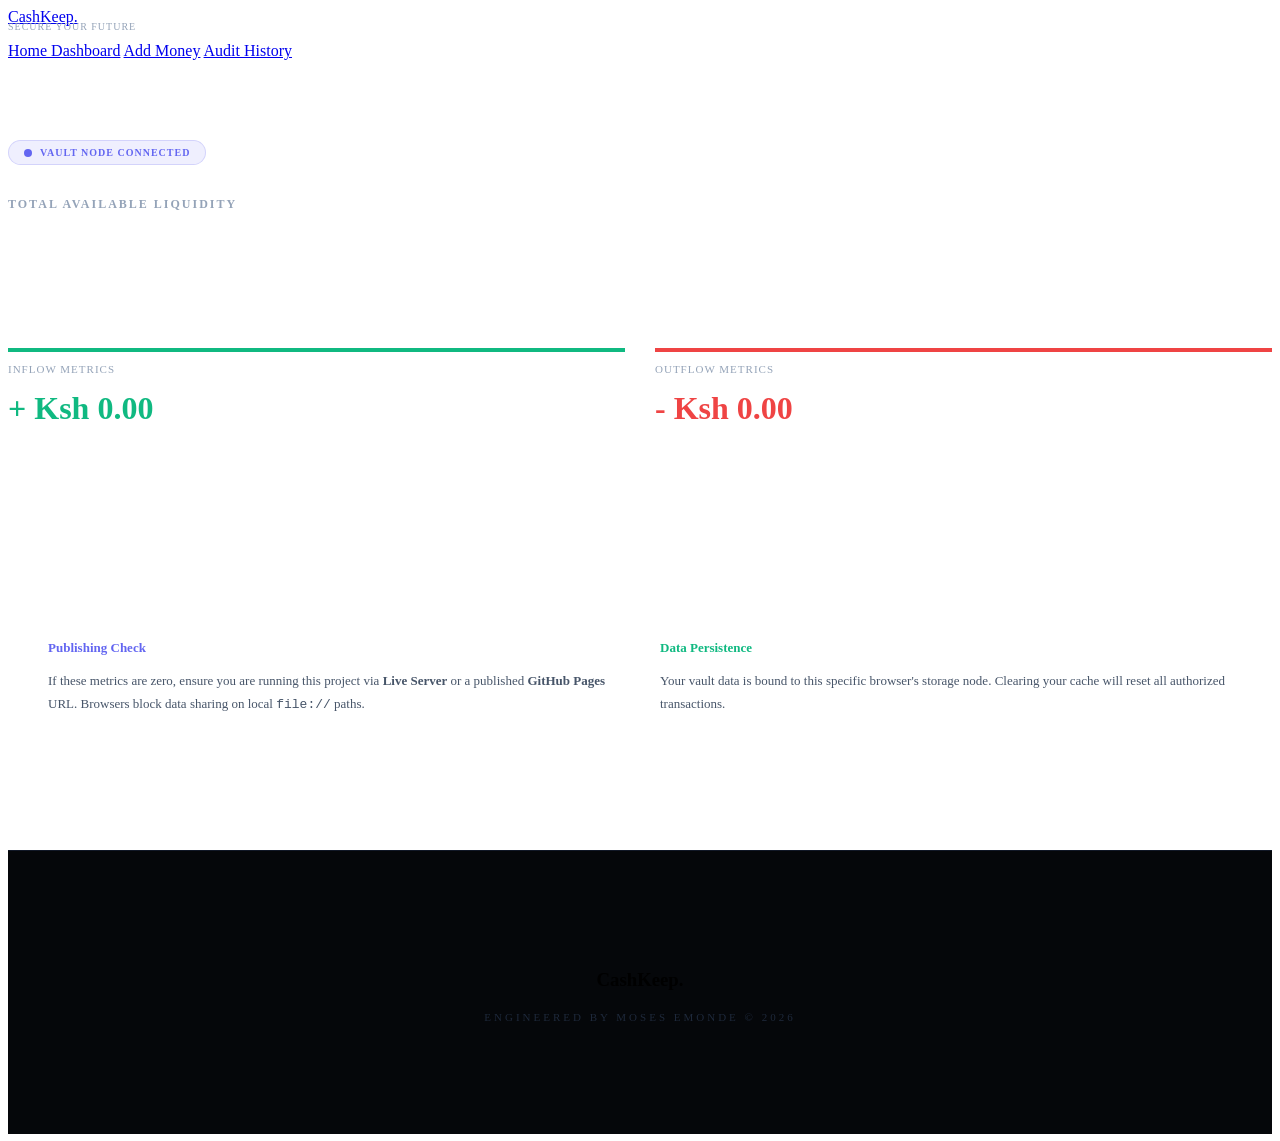
==== index.html @ 765055d6 "add inflow and outflow cards" ====
<!DOCTYPE html>
<html lang="en">
<head>
    <meta charset="UTF-8">
    <meta http-equiv="X-UA-Compatible" content="IE=edge">
    <meta name="viewport" content="width=device-width, initial-scale=1.0">
    <title>Dashboard | CashKee Moses</title>
    
    <link rel="stylesheet" href="styles.css">
    
    <style>
        .sync-indicator {
            display: inline-flex;
            align-items: center;
            gap: 8px;
            padding: 6px 15px;
            background: rgba(99, 102, 241, 0.1);
            border: 1px solid rgba(99, 102, 241, 0.2);
            border-radius: 50px;
            color: #6366f1;
            font-size: 10px;
            font-weight: 700;
            letter-spacing: 1px;
            margin-bottom: 20px;
        }
        .pulse {
            width: 8px;
            height: 8px;
            background: #6366f1;
            border-radius: 50%;
            animation: pulse-animation 2s infinite;
        }
        @keyframes pulse-animation {
            0% { box-shadow: 0 0 0 0px rgba(99, 102, 241, 0.7); }
            100% { box-shadow: 0 0 0 10px rgba(99, 102, 241, 0); }
        }
    </style>
</head>
<body>

    <nav class="nav-bar">
        <div class="nav-container">
            <div class="brand-area">
                <a href="index.html" class="nav-logo">CashKeep<span>.</span></a>
                <p style="font-size: 10px; color: #94a3b8; letter-spacing: 1px; margin-top: -5px;">SECURE YOUR FUTURE</p>
            </div>

            <div class="nav-links">
                <a href="index.html" class="active">Home Dashboard</a>
                <a href="add.html">Add Money</a>
                <a href="history.html">Audit History</a>
            </div>
        </div>
    </nav>

    <main class="main-wrapper">
        
        <header class="header-intro" style="margin-top: 80px; margin-bottom: 50px;">
            <div class="sync-indicator">
                <div class="pulse"></div>
                VAULT NODE CONNECTED
            </div>
            <p style="color: #94a3b8; font-weight: 700; letter-spacing: 2px; font-size: 12px; text-transform: uppercase;">Total Available Liquidity</p>
            
            <h1 id="sum" style="font-size: 64px; font-weight: 900; color: #fff; margin-top: 10px;">
                Ksh 0.00
            </h1>
        </header>

        <section style="display: grid; grid-template-columns: 1fr 1fr; gap: 30px; margin-bottom: 60px;">
            
            <div class="lively-card" style="border-top: 4px solid #10b981;">
                <p style="color: #94a3b8; font-size: 11px; text-transform: uppercase; letter-spacing: 1px;">Inflow Metrics</p>
                <h3 style="color: #10b981; font-size: 32px; margin-top: 15px; font-weight: 800;">
                    + Ksh <span id="in">0.00</span>
                </h3>
            </div>

            <div class="lively-card" style="border-top: 4px solid #ef4444;">
                <p style="color: #94a3b8; font-size: 11px; text-transform: uppercase; letter-spacing: 1px;">Outflow Metrics</p>
                <h3 style="color: #ef4444; font-size: 32px; margin-top: 15px; font-weight: 800;">
                    - Ksh <span id="out">0.00</span>
                </h3>
            </div>

        </section>

        <section class="lively-card" style="margin-bottom: 80px; padding: 40px;">
            <h4 style="color: #fff; margin-bottom: 20px;">System Integrity Report</h4>
            <div style="display: grid; grid-template-columns: 1fr 1fr; gap: 40px;">
                <div>
                    <h5 style="color: #6366f1; margin-bottom: 10px; font-size: 13px;">Publishing Check</h5>
                    <p style="color: #475569; font-size: 13px; line-height: 1.8;">
                        If these metrics are zero, ensure you are running this project via 
                        <strong>Live Server</strong> or a published <strong>GitHub Pages</strong> URL. 
                        Browsers block data sharing on local <code>file://</code> paths.
                    </p>
                </div>
                <div>
                    <h5 style="color: #10b981; margin-bottom: 10px; font-size: 13px;">Data Persistence</h5>
                    <p style="color: #475569; font-size: 13px; line-height: 1.8;">
                        Your vault data is bound to this specific browser's storage node. 
                        Clearing your cache will reset all authorized transactions.
                    </p>
                </div>
            </div>
        </section>

    </main>

    <footer style="background: #05070a; padding: 100px 0; border-top: 1px solid #111827;">
        <div class="main-wrapper" style="text-align: center;">
            <h3 class="nav-logo">CashKeep<span>.</span></h3>
            <p style="color: #1e293b; font-size: 11px; margin-top: 20px; letter-spacing: 3px;">
                ENGINEERED BY MOSES EMONDE &copy; 2026
            </p>
        </div>
    </footer>

    <script src="script.js"></script>
</body>
</html>
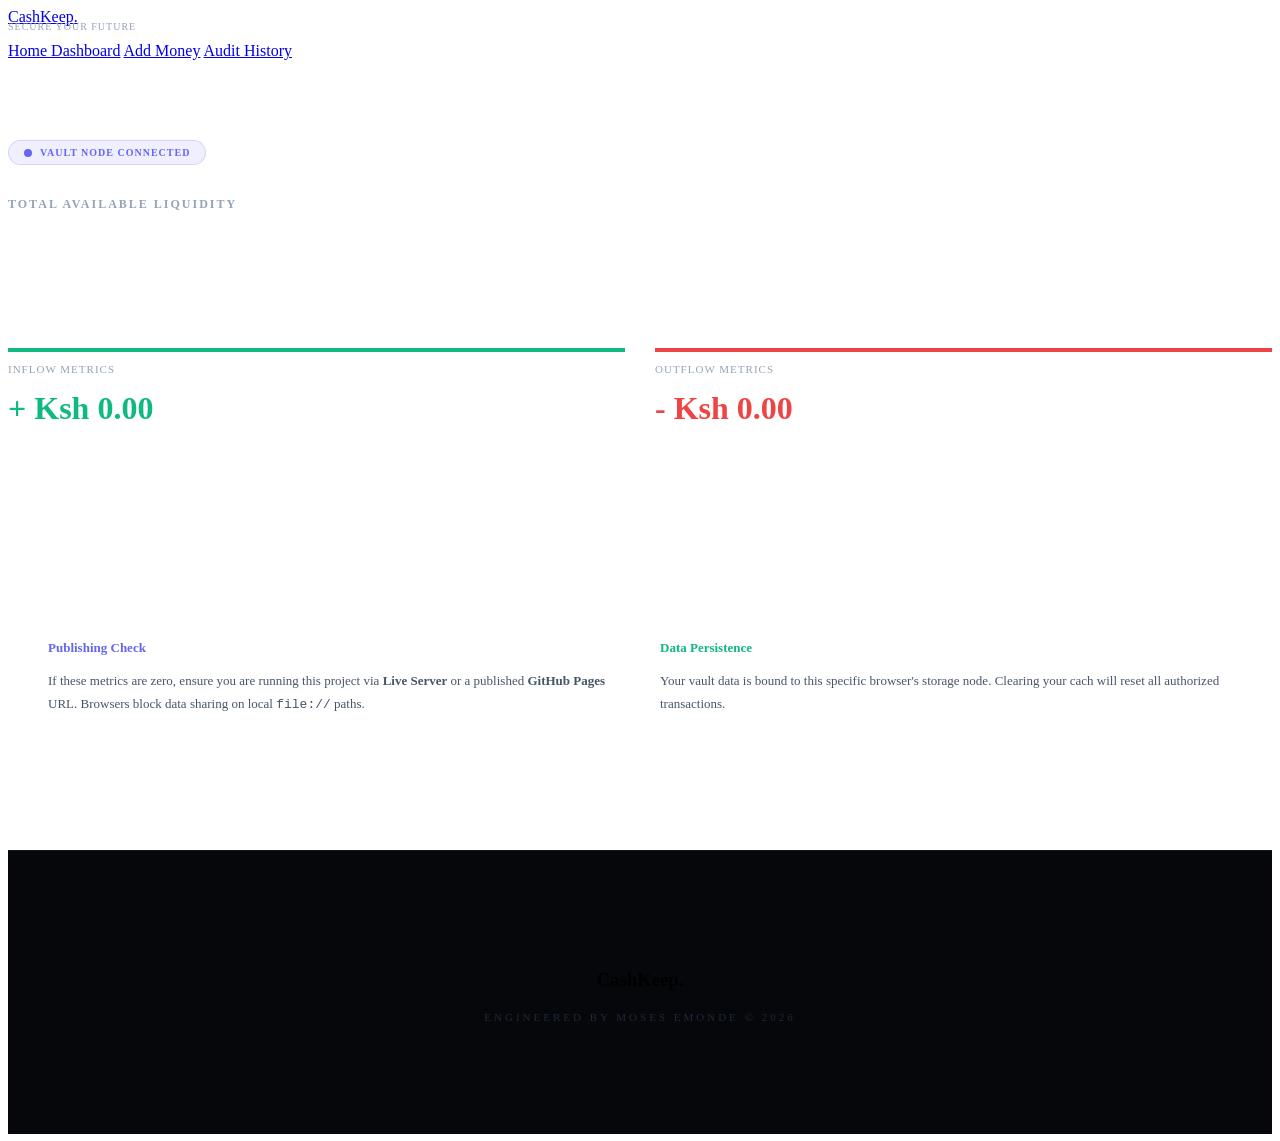
==== commit 892f65fd: "add audit history link to navigation" ====
--- a/index.html
+++ b/index.html
@@ -100,7 +100,7 @@
                     <h5 style="color: #10b981; margin-bottom: 10px; font-size: 13px;">Data Persistence</h5>
                     <p style="color: #475569; font-size: 13px; line-height: 1.8;">
                         Your vault data is bound to this specific browser's storage node. 
-                        Clearing your cache will reset all authorized transactions.
+                        Clearing your cach will reset all authorized transactions.
                     </p>
                 </div>
             </div>
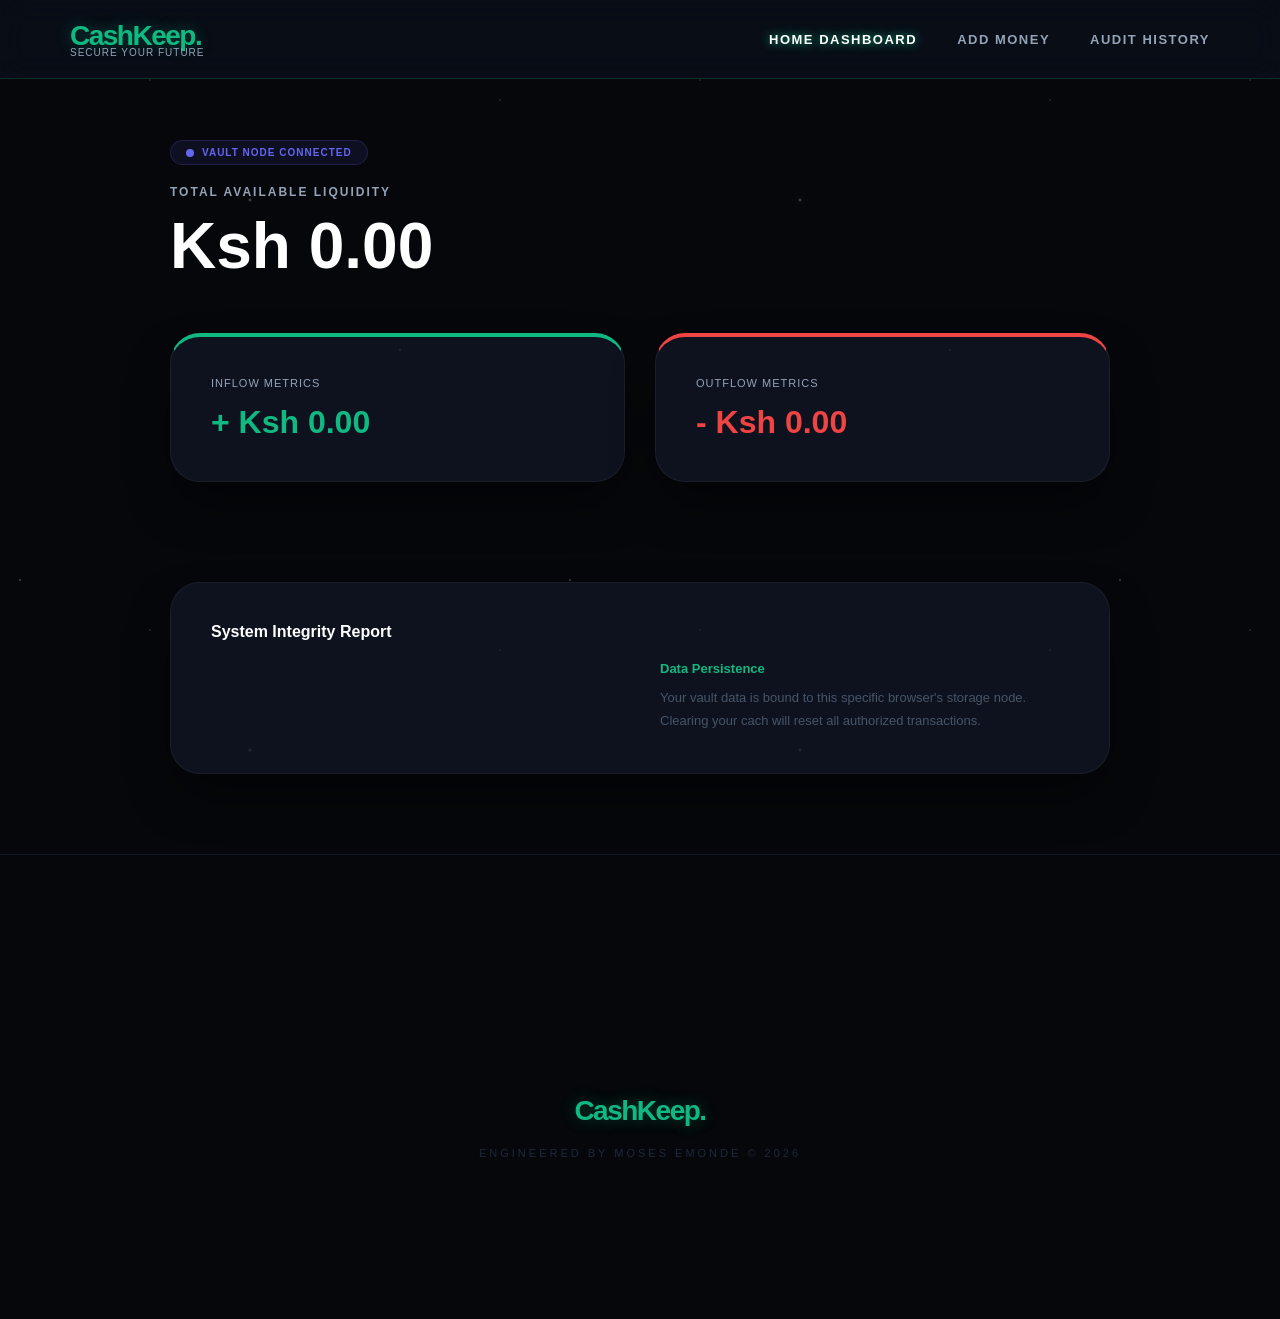
==== commit d61dc727: "Update index.html" ====
--- a/index.html
+++ b/index.html
@@ -89,11 +89,7 @@
             <h4 style="color: #fff; margin-bottom: 20px;">System Integrity Report</h4>
             <div style="display: grid; grid-template-columns: 1fr 1fr; gap: 40px;">
                 <div>
-                    <h5 style="color: #6366f1; margin-bottom: 10px; font-size: 13px;">Publishing Check</h5>
-                    <p style="color: #475569; font-size: 13px; line-height: 1.8;">
-                        If these metrics are zero, ensure you are running this project via 
-                        <strong>Live Server</strong> or a published <strong>GitHub Pages</strong> URL. 
-                        Browsers block data sharing on local <code>file://</code> paths.
+                    
                     </p>
                 </div>
                 <div>
@@ -119,4 +115,4 @@
 
     <script src="script.js"></script>
 </body>
-</html>+</html>
--- a/styles.css
+++ b/styles.css
@@ -0,0 +1,116 @@
+/* --- COSMIC SYSTEM RESET --- */
+* {
+    margin: 0;
+    padding: 0;
+    box-sizing: border-box;
+    font-family: 'Segoe UI', Roboto, Helvetica, Arial, sans-serif;
+}
+
+body {
+    background-color: #05070a; /* True Space Black */
+    color: #ffffff;
+    min-height: 100vh;
+    overflow-x: hidden;
+    position: relative;
+}
+
+/* --- THE STARRY BACKGROUND (FIXED & ANIMATED) --- */
+body::before {
+    content: "";
+    position: fixed; /* Ensures stars stay behind as you scroll */
+    top: 0;
+    left: 0;
+    width: 100%;
+    height: 100%;
+    /* Multiple layers of stars using radial gradients */
+    background-image: 
+        radial-gradient(1.5px 1.5px at 20px 30px, #ffffff, rgba(0,0,0,0)),
+        radial-gradient(1px 1px at 150px 80px, #ffffff, rgba(0,0,0,0)),
+        radial-gradient(2px 2px at 250px 200px, #ffffff, rgba(0,0,0,0)),
+        radial-gradient(1.5px 1.5px at 400px 350px, #ffffff, rgba(0,0,0,0)),
+        radial-gradient(1px 1px at 500px 100px, #ffffff, rgba(0,0,0,0));
+    background-size: 550px 550px;
+    opacity: 0.35;
+    z-index: -1;
+    animation: spaceMove 120s linear infinite;
+}
+
+/* --- NAVIGATION BAR (FIXED TO THE TOP) --- */
+.nav-bar {
+    width: 100%;
+    background: rgba(10, 15, 25, 0.85);
+    backdrop-filter: blur(15px);
+    -webkit-backdrop-filter: blur(15px);
+    border-bottom: 1px solid rgba(16, 185, 129, 0.2);
+    padding: 20px 0;
+    position: fixed; /* Navigation stays at the top */
+    top: 0;
+    left: 0;
+    z-index: 1000;
+}
+
+.nav-container {
+    max-width: 1200px;
+    margin: 0 auto;
+    padding: 0 30px;
+    display: flex;             /* THIS IS THE MAGIC */
+    justify-content: space-between; 
+    align-items: center;
+}
+
+.nav-logo {
+    font-size: 28px;
+    font-weight: 900;
+    color: #10b981;
+    text-decoration: none;
+    letter-spacing: -1.5px;
+    text-shadow: 0 0 15px rgba(16, 185, 129, 0.4);
+}
+
+.nav-links {
+    display: flex;             /* THIS PUTS TITLES ACROSS THE PAGE */
+    gap: 40px;                      /* Space between links */
+}
+
+.nav-links a {
+    color: #94a3b8;
+    text-decoration: none;
+    font-size: 13px;
+    font-weight: 700;
+    text-transform: uppercase;
+    letter-spacing: 1.5px;
+    transition: 0.3s ease;
+}
+
+.nav-links a:hover, .nav-links a.active {
+    color: #ffffff;
+    text-shadow: 0 0 10px #10b981;
+}
+
+/* --- CONTENT CONTAINERS --- */
+.main-wrapper {
+    max-width: 1000px;
+    margin: 140px auto 60px; /* Top margin accounts for the top nav bar */
+    padding: 0 30px;
+}
+
+.lively-card {
+    background: rgba(20, 28, 45, 0.6);
+    border: 1px solid rgba(255, 255, 255, 0.05);
+    border-radius: 30px;
+    padding: 40px;
+    box-shadow: 0 25px 50px -12px rgba(0, 0, 0, 0.6);
+    margin-bottom: 40px;
+}
+
+/* --- ANIMATIONS --- */
+@keyframes spaceMove {
+    from { background-position: 0 0; }
+    to { background-position: 1000px 1000px; }
+}
+
+@keyframes pulse {
+    0% { transform: scale(1); opacity: 1; }
+    50% { transform: scale(1.5); opacity: 0.5; }
+    100% { transform: scale(1); opacity: 1; }
+}
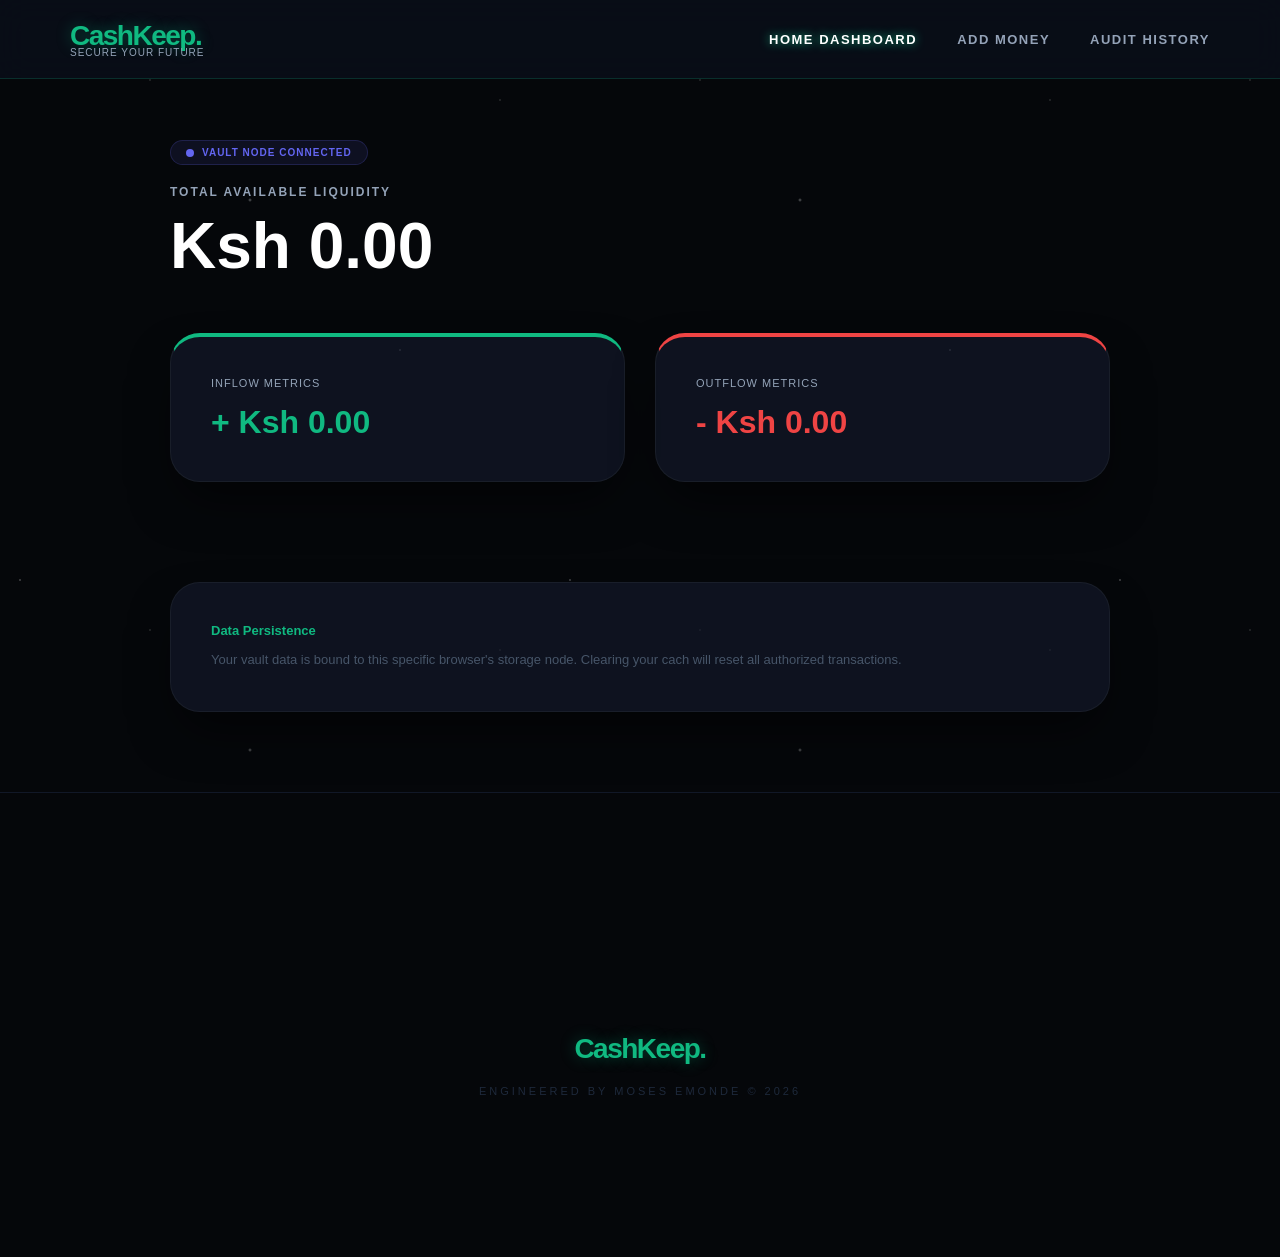
==== commit bdda411c: "remove sections from index html" ====
--- a/index.html
+++ b/index.html
@@ -86,9 +86,7 @@
         </section>
 
         <section class="lively-card" style="margin-bottom: 80px; padding: 40px;">
-            <h4 style="color: #fff; margin-bottom: 20px;">System Integrity Report</h4>
-            <div style="display: grid; grid-template-columns: 1fr 1fr; gap: 40px;">
-                <div>
+            
                     
                     </p>
                 </div>
